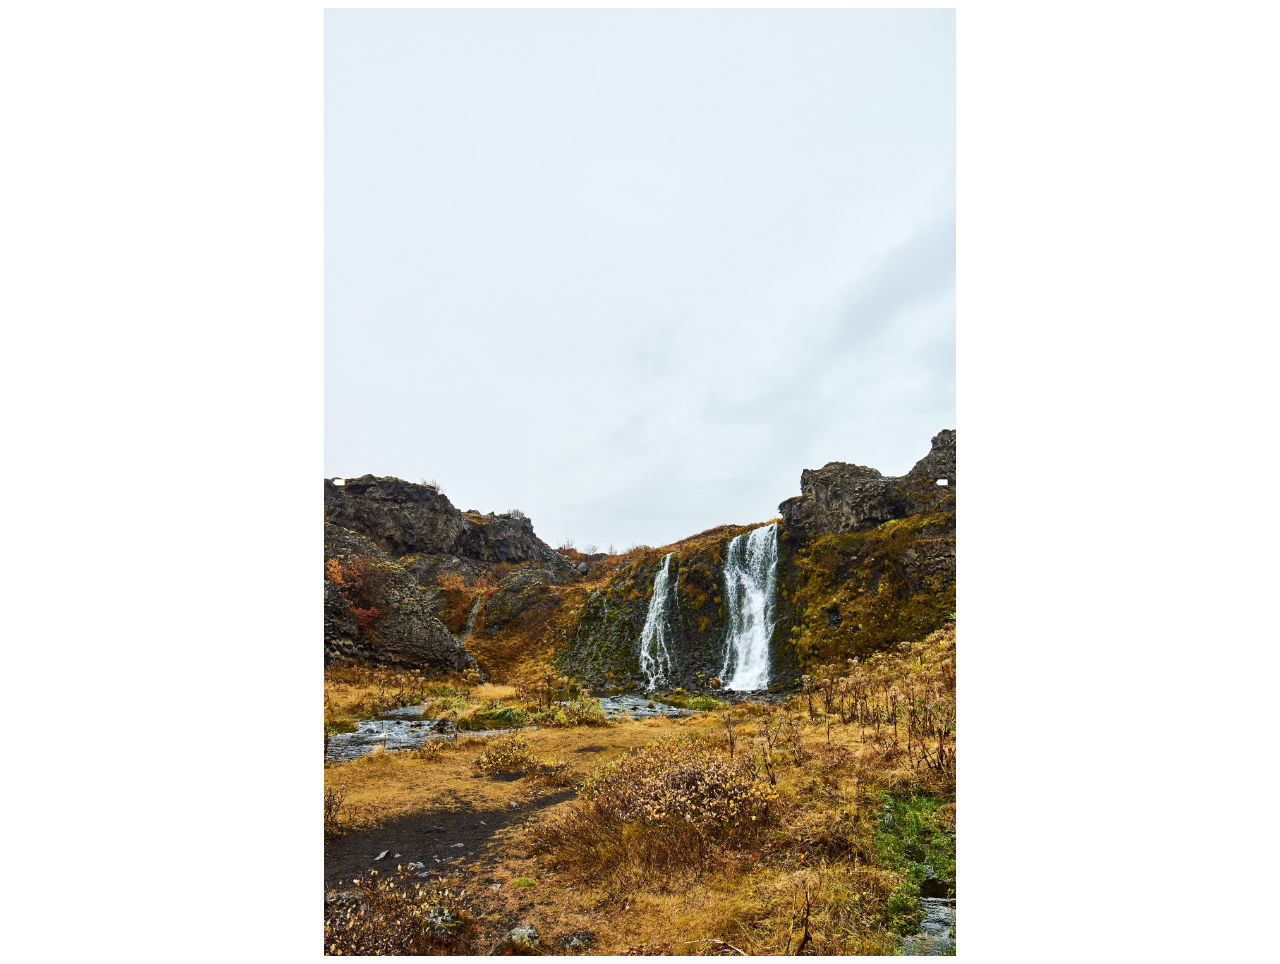
==== index.html @ 11e47220 "Add files via upload" ====
<!DOCTYPE html>
<html lang="en">
<head>
    <meta charset="UTF-8">
    <meta name="viewport" content="width=device-width, initial-scale=1.0">
    <title>Document</title>
    <link href="css/slider.css" rel="stylesheet" type="text/css">
</head>
<body>
    <div class="div-content">

        <img class="mySlides" src="img/bild1.jpg" style="width:100%">
        <img class="mySlides" src="img/bild2.jpg" style="width:100%">
        <img class="mySlides" src="img/bild3.jpg" style="width:100%">
        <img class="mySlides" src="img/bild4.jpg" style="width:100%">
        <img class="mySlides" src="img/bild5.jpg" style="width:100%">
        <button class="slider-button display-left" onclick="changeImage(-1)">&#129076;</button>
        <button class="slider-button display-right" onclick="changeImage(1)">&#129076;</button> 
    </div>
    <script src="js/domjs.js"></script>
</body>
</html>
---- css/slider.css ----
.div-content {
    margin-left: auto;
    margin-right: auto;
    max-width: 50%;
    position: relative;
}

.slider-button {
    border: none;
    display: inline-block;
    padding: 8px 8px;
    vertical-align: middle;
    overflow: hidden;
    text-decoration: none;
    color: white;
    background-color: transparent;
    text-align: center;
    cursor: pointer;
    white-space: nowrap;
    position: absolute;
    top: 50%;
    transform: translate(0%, -50%);
    -ms-transform: translate(0%, -50%);
}

.slider-button:hover {
    color: rgb(176, 255, 169)
}

.display-left {
    left: 0%;
}

.display-right {
    right: 0%;
}
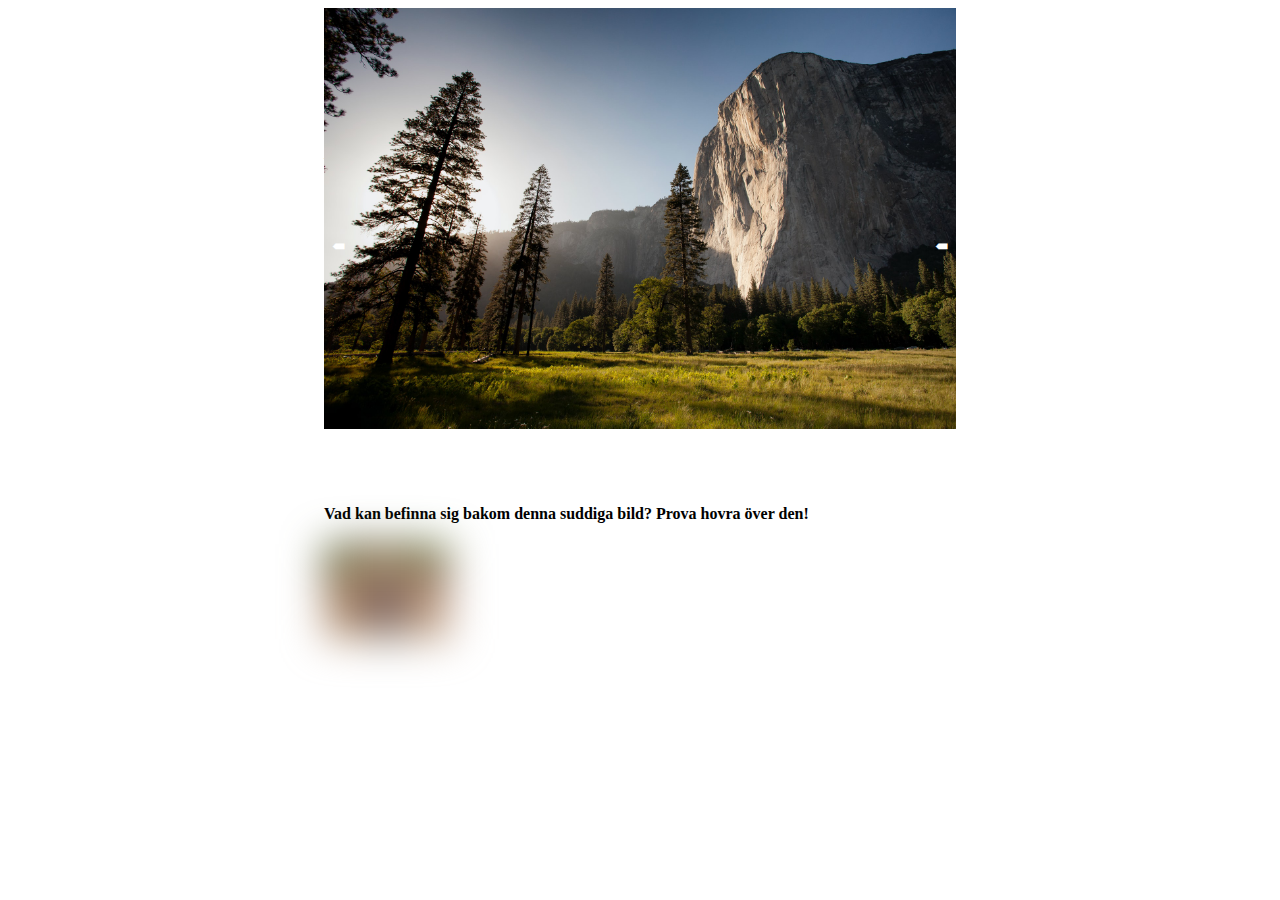
==== commit 45bb3600: "Add files via upload" ====
--- a/index.html
+++ b/index.html
@@ -15,7 +15,11 @@
         <img class="mySlides" src="img/bild4.jpg" style="width:100%">
         <img class="mySlides" src="img/bild5.jpg" style="width:100%">
         <button class="slider-button display-left" onclick="changeImage(-1)">&#129076;</button>
-        <button class="slider-button display-right" onclick="changeImage(1)">&#129076;</button> 
+        <button class="slider-button display-right" onclick="changeImage(1)">&#129076;</button><br><br><br>
+    </div>
+    <div class="div2">
+    <h4>Vad kan befinna sig bakom denna suddiga bild? Prova hovra över den!</h4>
+    <img class="hund" src="img/hund.jpg" style="width:20%">
     </div>
     <script src="js/domjs.js"></script>
 </body>
--- a/css/slider.css
+++ b/css/slider.css
@@ -34,3 +34,20 @@
 .display-right {
     right: 0%;
 }
+
+.div2 {
+    margin-left: auto;
+    margin-right: auto;
+    max-width: 50%;
+    position: relative;
+}
+
+.hund {
+    -webkit-filter: blur(20px);
+    filter: blur(20px);
+}
+
+.hund:hover {
+    -webkit-filter: blur(0px);
+    filter: blur(0px);
+}
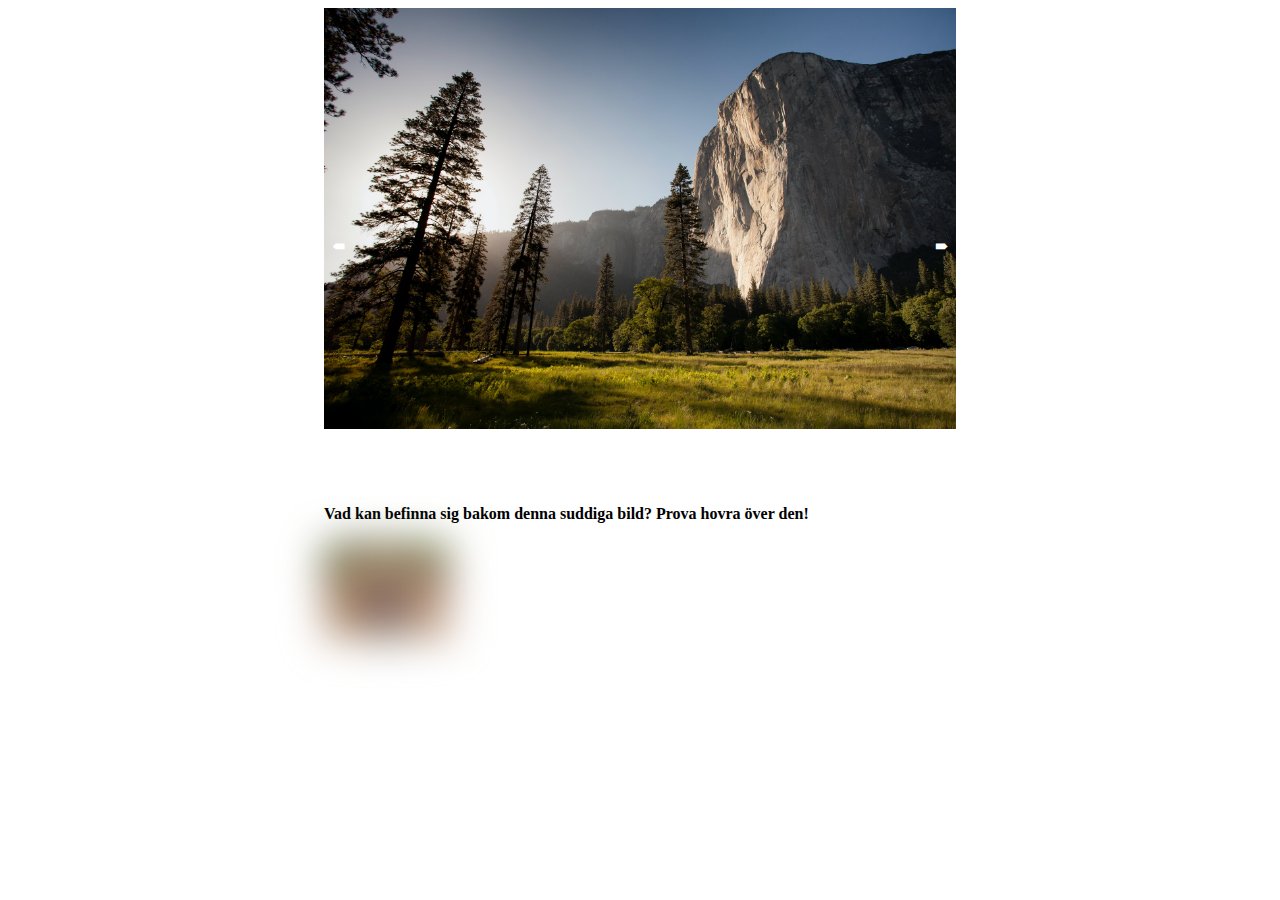
==== commit 90b86acf: "Add files via upload" ====
--- a/index.html
+++ b/index.html
@@ -15,7 +15,7 @@
         <img class="mySlides" src="img/bild4.jpg" style="width:100%">
         <img class="mySlides" src="img/bild5.jpg" style="width:100%">
         <button class="slider-button display-left" onclick="changeImage(-1)">&#129076;</button>
-        <button class="slider-button display-right" onclick="changeImage(1)">&#129076;</button><br><br><br>
+        <button class="slider-button display-right" onclick="changeImage(1)">&#129078;</button><br><br><br>
     </div>
     <div class="div2">
     <h4>Vad kan befinna sig bakom denna suddiga bild? Prova hovra över den!</h4>
